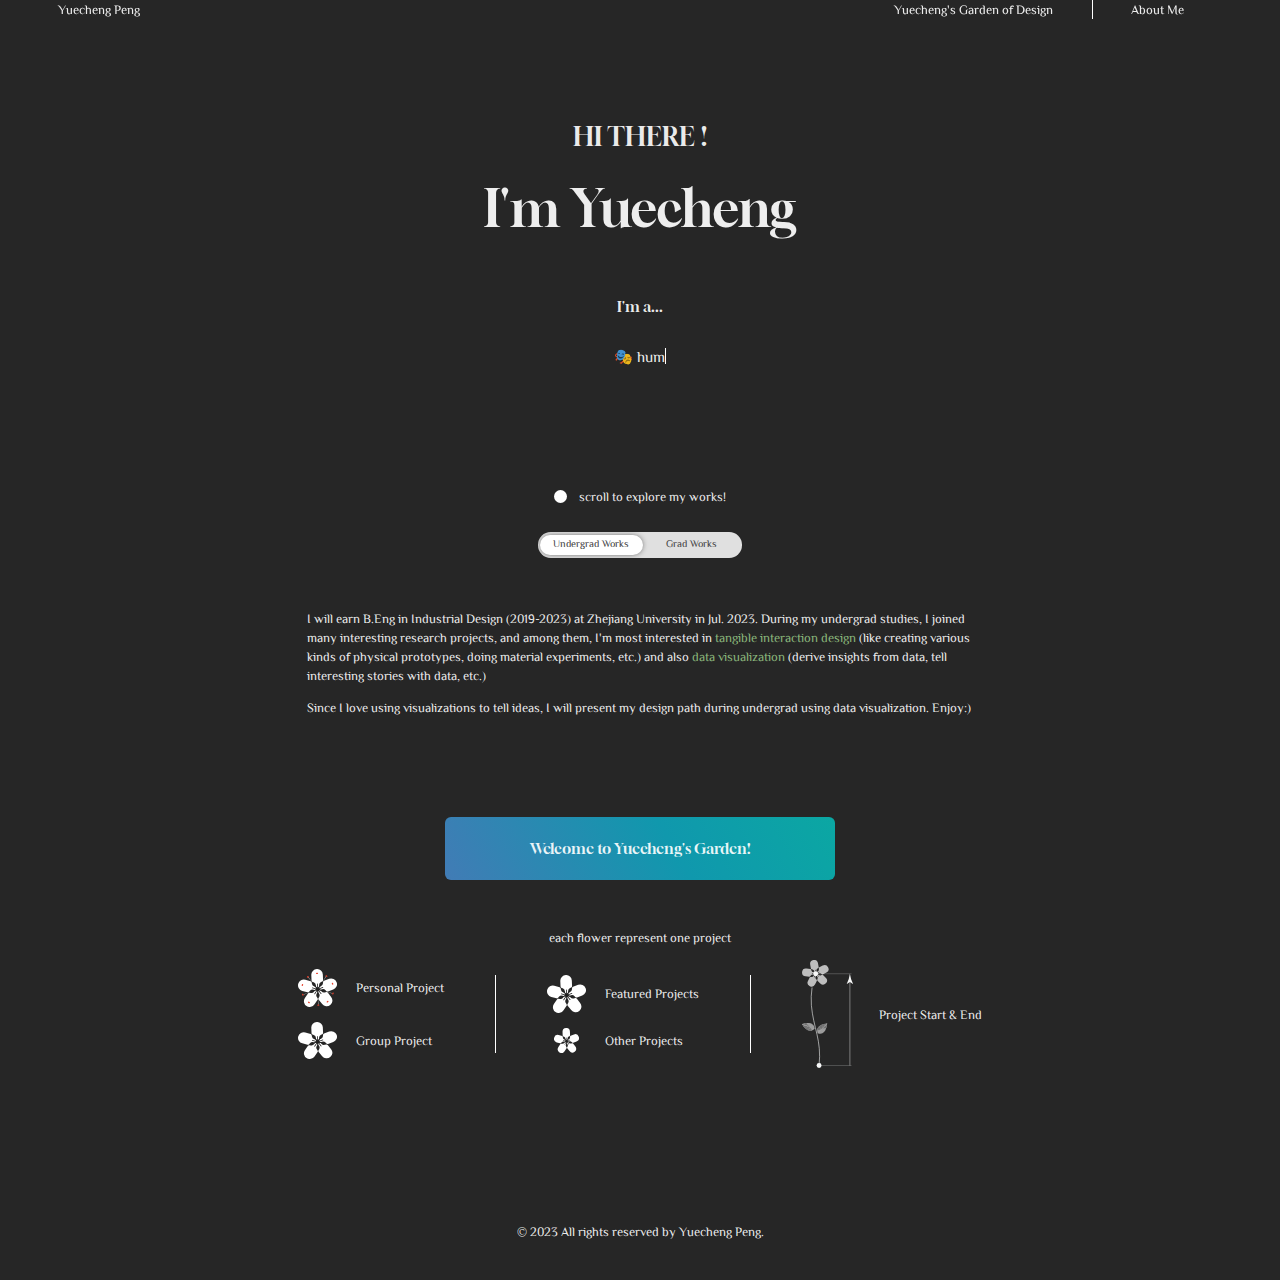
==== index.html @ ef0cf072 "change index" ====
<!DOCTYPE html>
<html lang="en">

<head>
    <meta charset="UTF-8">
    <meta http-equiv="X-UA-Compatible" content="IE=edge">
    <meta name="viewport" content="width=device-width, initial-scale=1.0">
    <link rel="stylesheet" href="https://fonts.googleapis.com/css2?family=Gloock">
    <link rel="stylesheet" href="https://fonts.googleapis.com/css2?family=ZCOOL+XiaoWei">
    <link href="https://cdn.jsdelivr.net/npm/bootstrap@5.1.2/dist/css/bootstrap.min.css" rel="stylesheet">
    <link rel="icon" href="resources/img/tabIcon.png">
    <script src="https://cdn.jsdelivr.net/npm/bootstrap@5.1.2/dist/js/bootstrap.bundle.min.js"></script>

    <title>Yuecheng's Home</title>

    <script src="https://d3js.org/d3.v6.js"></script>
    <link href="css/style.css" rel="stylesheet" type="text/css" />

</head>

<body style="margin: 0 4rem 0 4rem;">
    <script src="js/iconDraw.js"></script>
    <!-- <script type="module" src="js/index.js"></script> -->

    <!-- header -->
    <div class="glassmorphismHeader" style="display: flex; justify-content: space-between; position: sticky; top: 0;">
        <!-- icon & name -->
        <div style="display: flex; align-items: center; margin: 0 0 0 0.5rem;">
            <div id="headerIcon"></div>
            <p class="headerP" style="margin: 0;">Yuecheng Peng</p>
        </div>

        <!-- pages -->
        <div style="display: flex; align-items: center; margin: 0 0.5rem 0 0">
            <div class="headerPageDivBorder">
                <a class="headerPageP cannotselect" href="index.html"> Yuecheng's Garden of Design</a>
            </div>
            <!-- <div class="headerPageDivBorder">
                <a class="headerPageP cannotselect">Grad Works</a>
            </div> -->
            <div>
                <a class="headerPageP cannotselect" href="aboutme.html" target="_self">About Me</a>
            </div>
        </div>
    </div>

    <div style="display: flex;flex-direction: column; align-items: center; margin: 8rem 0 8rem 0;">
        <h2>HI THERE !</h2>
        <h1 style="margin-bottom: 4rem;">I'm Yuecheng</h1>
        <h4 style="margin-bottom: 2rem;">I'm a...</h4>

        <h4>
            <p class="typewrite" data-period="2000"
                data-type='[ "🎭 human-oriented designer", "🔬 tech-driven developer", "📈 data-based storyteller"]'>
                <span class="wrap"></span>
            </p>
        </h4>
    </div>

    <div style="display: flex; align-items: center; justify-content: center; margin: 0 0 2rem 0;">
        <div id="scrollDownIcon" style="background-color: #fff; width: 1rem; height: 1rem; border-radius: 1rem;"></div>
        <p style="margin: 0 0 0 1rem;">scroll to explore my works!</p>
    </div>

    <div id="collegeIllusSvg" style="display:flex; justify-content: center;"></div>

    <div style="display: flex; justify-content: center; margin: 0 0 4rem 0;">
        <div class="btn-container" style="margin: 0 2rem;">
            <!-- <img src="./images/vizMode.svg" alt="" style="width: 1.5rem; margin-right: 1rem;"> -->
            <!-- <i class="fa fa-sun-o" aria-hidden="true"></i> -->
            <label class="switch btn-color-mode-switch">
                <input id="changeCollegeInput" onclick="changeCollegeState(this)" college="undergrad" type="checkbox"
                    name="viz_mode" id="viz_mode" value="1">
                <label for="viz_mode" data-on="Grad Works" data-off="Undergrad Works"
                    class="btn-color-mode-switch-inner"></label>
            </label>
        </div>
    </div>

    <!-- undergrad div -->
    <div id="underGradDiv" style="display: block;">
        <div style="margin: 0 20rem 0 20rem;">
            <p>I will earn B.Eng in Industrial Design (2019-2023) at Zhejiang University in Jul. 2023. During my
                undergrad studies, I joined many interesting research projects, and among them, I'm most interested in
                <span class="highlight">tangible interaction design</span>
                (like creating various kinds of physical prototypes, doing material experiments, etc.)
                and also <span class="highlight">data visualization</span> (derive insights from data, tell interesting
                stories with data, etc.)
            </p>
            <p>
                Since I love using visualizations to tell ideas, I will present my design path during undergrad using
                data visualization. Enjoy:)
            </p>
        </div>

        <div style="display: flex; justify-content: center; margin: 8rem 0 4rem 0;">
            <div class="gradient-border" id="welcomeBox">
                <h4 style="padding: 1rem 2rem 1rem 2rem">Welcome to Yuecheng's Garden!</h4>
            </div>
        </div>
        <!-- 图注 -->
        <div style="margin: 0 0 4rem 0;">
            <p style="text-align: center;">each flower represent one project</p>

            <div style="display: flex; align-items: center; justify-content: center;">
                <div style="display: flex; padding: 0 4rem 0 0; flex-direction: column;">
                    <div style="display: flex; align-items: center; margin: 0 0 1.2rem 0;">
                        <img src="resources/svg/personalProject.svg" alt="" style="width: 3rem; margin: 0 1.5rem 0 0;">
                        <p style="margin: 0;">Personal Project</p>
                    </div>
                    <div style="display: flex; align-items: center;">
                        <img src="resources/svg/groupProject.svg" alt="" style="width: 3rem; margin: 0 1.5rem 0 0;">
                        <p style="margin: 0;">Group Project</p>
                    </div>
                </div>
                <div
                    style="display: flex; padding: 0 4rem 0 4rem; flex-direction: column; border-left: 1px solid #fff; border-right: 1px solid #fff;">
                    <div style="display: flex; align-items: center; margin: 0 0 1.2rem 0;">
                        <img src="resources/svg/groupProject.svg" alt="" style="width: 3rem; margin: 0 1.5rem 0 0;">
                        <p style="margin: 0;">Featured Projects</p>
                    </div>
                    <div style="display: flex; align-items: center;">
                        <img src="resources/svg/groupProject.svg" alt="" style="width: 2rem; margin: 0 2rem 0 0.5rem;">
                        <p style="margin: 0;">Other Projects</p>
                    </div>
                </div>
                <div style="display: flex; padding: 0 0 0 4rem; align-items: center;">
                    <img src="resources/svg/projectLen.svg" alt="" style="width: 4rem; margin: 0 2rem 0 0;">
                    <p style="margin: 0;">Project Start & End</p>
                </div>
            </div>
        </div>


        <div id="gardenSvg" style="display: flex; justify-content: center;"></div>
    </div>

    <!-- grad div -->
    <div id="gradDiv" style="display: none; transform: translate(100px,0); opacity: 0;">
        <div style="margin: 0 20rem 30rem 20rem;">
            <p>To be continued...</p>
            <p>I will pursue a master's degree in HCI in the US. Now I have multiple offers from UW, NYU, UTA, NEU, CU
                Boulder, etc. Can't wait to see what I can create there :)</p>
        </div>
    </div>

    <div style="margin: 8rem 0 0 0; padding: 0 0 2rem 0;">
        <p style="text-align: center;">© 2023 All rights reserved by Yuecheng Peng. </p>
    </div>

    <!-- project tooltip -->
    <div id="projectTooltip" class="glassmorphismTooltip"
        style="display: none; width: 40rem; padding: 2.5rem 2.5rem 2.5rem 2.5rem; position: absolute; left:4rem">
        <div style="display: flex; align-items: center;">
            <div style="margin: 0 0rem 0 0;">
                <h2 id="projectTooltipName" style="color: #c9da2b; font-size: 2.4rem; margin-bottom: 1rem;">MOISTVALVE</h2>
                <h2 id="projectTooltipExplain">MOISTURE SENSORY SOFT VALVE</h2>
                <p id="projectTooltipSkills">Material Design | Soft Sensors | Ergonomics</p>
            </div>
            <img id="projectTooltipImg" src="resources/img/blank.png" alt="" style="width: 18%;">
        </div>

        <p id="projectTooltipOverview">Overview: From the technology perspective, I explore the possibilities of using
            smart responsive materials in
            the pneumatic context. This work presents a smart soft pneumatic valve that is water-responsive. It can
            realize logic control based on environmental humidity degree without the need for electricity, hard sensors
            or computer control.</p>
        <p id="projectTooltipTime" style="margin: 0;">Personal Project, Jul 2022 - Oct 2022</p>
    </div>

    <!-- typing animation -->
    <script>
        var TxtType = function (el, toRotate, period) {
            this.toRotate = toRotate;
            this.el = el;
            this.loopNum = 0;
            this.period = parseInt(period, 10) || 2000;
            this.txt = '';
            this.tick();
            this.isDeleting = false;
        };

        TxtType.prototype.tick = function () {
            var i = this.loopNum % this.toRotate.length;
            var fullTxt = this.toRotate[i];
            // console.log(fullTxt)

            if (this.isDeleting) {
                if (this.txt.length == 2)
                    this.txt = ""
                else
                    this.txt = fullTxt.substring(0, this.txt.length - 1);
            } else {
                if (this.txt.length == 0)
                    this.txt = fullTxt.substring(0, 2);
                else
                    this.txt = fullTxt.substring(0, this.txt.length + 1);
            }

            this.el.innerHTML = '<span class="wrap">' + this.txt + '</span>';

            var that = this;
            var delta = 200 - Math.random() * 100;

            if (this.isDeleting) { delta /= 2; }

            if (!this.isDeleting && this.txt === fullTxt) {
                delta = this.period;
                this.isDeleting = true;
            } else if (this.isDeleting && this.txt === '') {
                this.isDeleting = false;
                this.loopNum++;
                delta = 500;
            }

            setTimeout(function () {
                that.tick();
            }, delta);
        };

        window.onload = function () {
            var elements = document.getElementsByClassName('typewrite');
            for (var i = 0; i < elements.length; i++) {
                var toRotate = elements[i].getAttribute('data-type');
                var period = elements[i].getAttribute('data-period');
                if (toRotate) {
                    new TxtType(elements[i], JSON.parse(toRotate), period);
                }
            }
            // INJECT CSS
            var css = document.createElement("style");
            css.type = "text/css";
            css.innerHTML = ".typewrite > .wrap { border-right: 0.08em solid #fff}";
            document.body.appendChild(css);
        };
    </script>

    <script>
        drawIcon(window.innerWidth / 1728 * 60, "headerIcon", false, true);

        // draw college illustration
        let collegeIllusSvgGroup = d3.select("#collegeIllusSvg")
            .append("svg")
            .attr("width", 200)
            .attr("height", 200)
            .append("g")
            .attr("transform", "translate(0,100)");

        d3.xml("resources/svg/college.svg")
            .then(data => {
                collegeIllusSvgGroup.node().append(data.documentElement)
            });


        function changeCollegeState(inp) {
            let curState = d3.select("#changeCollegeInput").attr("college")
            if (curState == "undergrad") {
                // change svg illustration
                d3.select("#changeCollegeInput")
                    .attr("college", "grad");
                collegeIllusSvgGroup
                    .transition()
                    .duration(600)
                    .ease(d3.easeExpInOut)
                    .attr("transform", "translate(0,100)rotate(180,100,100)");

                // hide undergard div
                d3.select("#underGradDiv")
                    .transition()
                    .duration(600)
                    .style("transform", "translate(-100px,0)")
                    .style("opacity", "0")
                    .on('end', () => {
                        d3.select("#underGradDiv")
                            .style("display", "none")
                    });

                // display grad div
                d3.select("#gradDiv")
                .transition()
                    .delay(500)
                    .style("display", "block")
                    .on("end", () => {
                        d3.select("#gradDiv")
                            .transition()
                            .duration(600)
                            .style("transform", "translate(0,0)")
                            .style("opacity", "1")
                    })


            }
            else {
                // change svg illustration
                d3.select("#changeCollegeInput")
                    .attr("college", "undergrad");
                collegeIllusSvgGroup
                    .transition()
                    .duration(600)
                    .ease(d3.easeExpInOut)
                    .attr("transform", "translate(0,100)");

                // display undergrad div
                d3.select("#underGradDiv")
                    .transition()
                    .delay(500)
                    .style("display", "block")
                    .on("end", () => {
                        d3.select("#underGradDiv")
                            .transition()
                            .duration(600)
                            .style("transform", "translate(0,0)")
                            .style("opacity", "1")
                    })


                // hide grad div
                d3.select("#gradDiv")
                    .transition()
                    .duration(600)
                    .style("transform", "translate(100px,0)")
                    .style("opacity", "0")
                    .on('end', () => {
                        d3.select("#gradDiv")
                            .style("display", "none")
                    });

            }

        }
    </script>

    <!-- draw garden -->
    <script>
        // draw college illustration
        let gardenGroup = d3.select("#gardenSvg")
            .append("svg")
            .attr("width", window.innerWidth * 0.8)
            .attr("height", window.innerHeight * 2.4)
            .append("g");

        let projectTootipShown = false;
        let prjIdName = ['pu', "magpaper", "sugar", "valve", "fluid", "wind", "carrot", "sustain", "marvel"];
        let prjPosition = ['left', "right", "left", "right", "left", "right", "left", "left", "right"];
        let prjIdGroup = ['puPrj', "magpaperPrj", "sugarPrj", "valvePrj", "fluidPrj", "windPrj", "carrotPrj", "sustainPrj", "marvelPrj", "otherLeaf"];
        let prjName = ["INTELLITEX", "MAGPAPER", "48°C SUGAR", "MOISTVALVE", "COFLUID", "WHEN WIND BLOWS", "CARROTS WILL LEAD THE WAY", "SUSTAINKG", "MARVEL UNIVERSE"]
        let prjExp = ["Multifunctional textile sensor design and system for bedsore prevention", `Cheap and Reconfigurable Rapid Prototyping of Haptic Interface Based on Paper`,
            `Material Redesign of Traditional Sugar Figure Blowing Art`,
            "A Moisture Sensory Soft Valve", `Rapid Prototyping of Fluidic Interface`, "A Visual Story of an Outrageous Social Event", "Game Demo", `Knowledge Graph Tool for Sustainable Education`, "Marvel Cinemic Universe Visualization"]
        let prjColor = ["#89b57a", "#bfbfbf", "#e89056", "#c9da2b", "#6f65e0", "#ffc000", "#e89056", "#89b57a", "#e72718"]
        let prjImg = ["blank", "magpaperCover", "sugarCover", "valveCover", "fluidCover", "windCover", "carrotCover", "sustainCover", "marvelCover"]
        let prjImgWid = ["2%", "30%", "30%", "18%", "40%", "40%", "50%", "20%", "25%"]
        let prjSkills = ["Soft Sensors Design | Wearable Devices | Data Visualization",
            `Personal Fabrication in HCI | Material Design | Rapid Prototyping`,
            "Material design | Human Food Interaction | User Research & Testing",
            "Material Design | Soft Sensors Design | Ergonomics",
            "Personal Fabrication in HCI | Rapid Prototyping",
            "Data Visualization | Social Issue",
            "Arduino | RaspberryPi | Unity | Computer Vision | Game Design",
            `Data Visualization | Sustainable Education`,
            "Data Visualization | Back-end Development"]
        let prjOverview = ["This is an ongoing project:)",
            `Overview: Although haptic feeling is an important aspect of prototyping, student designers may find it difficult to incorporate haptic feedback into their demos. Based on magnetic elastomers and paper, I design an easy-to-fabricate, cheap, customizable, and reconfigurable physical interface toolkit with haptic feedback. It allows designers to easily include haptic feedback in their prototypes.`,
            "Overview: To preserve and revive the sugar figure blowing art, I want to attract GenZ by allowing them to learn about this tradition through hands-on experience. Traditionally, this art features a steep learning curve, and thus I design a new sugar material with a lower glass transition temperature that makes this art easier to learn for novices. This new material allows safe and easy diy experience and brings about many interesting interaction capacitites. ",
            "Overview: From the technology perspective, I explore the possibilities of using smart responsive materials in the pneumatic context. This work presents a smart soft pneumatic valve that is water-responsive. It can realize logic control based on environmental humidity degree without the need for electricity, hard sensors or computer control.",
            "Overview: CoFluid is an easy and low-cost fabrication process of fluidic channels and a compatible soft valve. It makes it easy for designers to include fluid in prototyping, providing novel visual feedback and interesting interactions.",
            "Overview: A data visualization of public opinions on social platforms after a video of a mother of eight being locked with a chain around her neck went viral. Through this work, I want to call for more awareness and actions towards human trafficking and many other social issues alike.",
            "Overview: Carrots will lead the way ​is a game in which players use bricks of different colors to guide a rabbit out of the puzzle. This game is an attempt of combining Arduino(C), RaspberryPi(Python), and Unity(C#) in prototyping.",
            `Overview: It is challenging for students to adopt a systematic perspective in the problem-solving process for sustainable solutions. In respond to this challenge, we develop Sustain-KG , an online knowledge graph tool that helps students to gain well-structured knowledge in sustainability problem-solving process.`,
            "Overview: Sometimes it's a little challenging to get the relationships of different characters in the Marvel Cinemic Universe right. This is a data visualization project that reveals the relationship of different Marvel characters, their personal attributes, and other fun facts."]
        let prjTime = ["Personal Project, Dec 2022 - ",
            `Personal Project, Aug 2022 - Oct 2022`,
            "Personal Project, Aug 2022 - Oct 2022",
            "Personal Project, Jul 2022 - Oct 2022",
            `Group Project with Haotian Chen, Ziqing Zheng, Longxuan Chen, Zeping Jin in ZJU<br>
                Role: structure & material developer, literary researcher<br>
                Aug 2022 - Oct 2022
                `,
            "Overview: A data visualization of public opinions on social platforms after a video of a mother of eight being locked with a chain around her neck went viral. Through this work, I want to call for more awareness and actions towards human trafficking and many other social issues alike.",
            "Overview: Carrots will lead the way ​is a game in which players use bricks of different colors to guide a rabbit out of the puzzle. This game is an attempt of combining Arduino(C), RaspberryPi(Python), and Unity(C#) in prototyping.",
            `Overview: It is challenging for students to adopt a systematic perspective in the problem-solving process for sustainable solutions. In respond to this challenge, we develop Sustain-KG , an online knowledge graph tool that helps students to gain well-structured knowledge in sustainability problem-solving process.`,
            `Group Project with Haotian Chen, Xinli Chen in ZJU<br>
                Role: team leader, backend developer, interaction designer<br>
                Nov 2021 - Dec 2021`]
        let prjLinkPage = ['pu', "magpaper", "sugar", "valve", "fluid", "wind", "carrot", "sustain", "marvel"];
        


        // 改变tooltip内容函数
        function changeTooltipInnerHTML(projectColor, projectName, projectExplain, projectImg, prjImgWid, projectSkills, projectOverview, projectTime, projectPos) {
            d3.select(`#projectTooltipName`)._groups[0][0].innerHTML = projectName;
            d3.select("#projectTooltipName").style("color", projectColor);
            d3.select(`#projectTooltipExplain`)._groups[0][0].innerHTML = projectExplain;
            d3.select(`#projectTooltipSkills`)._groups[0][0].innerHTML = projectSkills;
            d3.select(`#projectTooltipOverview`)._groups[0][0].innerHTML = projectOverview;
            d3.select(`#projectTooltipTime`)._groups[0][0].innerHTML = projectTime;
            // 调整tooltip div的左右
            console.log(projectPos)
            if (projectPos == "left") {
                d3.select("#projectTooltip").style("left", null);
                d3.select("#projectTooltip").style("right", "4rem");
            } else {
                d3.select("#projectTooltip").style("right", null);
                d3.select("#projectTooltip").style("left", "4rem");
            }

            d3.select("#projectTooltipImg").style("width", prjImgWid)
            // 加载图片
            d3.select("#projectTooltipImg")._groups[0][0].src = d3.select("#projectTooltipImg")._groups[0][0].src.split('resources/img/')[0] + "resources/img/" + projectImg + ".png"
        }

        d3.xml("resources/svg/garden3_1.svg")
            .then(data => {
                gardenGroup.node().append(data.documentElement)

                // dom加载出svg之后再绑定交互事件
                // 加载花朵悬停交互
                for (let prjIndex = 0; prjIndex < prjIdName.length; prjIndex++) {
                    d3.select(`#${prjIdName[prjIndex]}Flower`)
                        .style("cursor", "pointer")
                        .on("mouseover", function (d, i) {
                            // d3.select(this).style("cursor", "pointer"); 
                            if (!projectTootipShown) {
                                projectTootipShown = true;

                                changeTooltipInnerHTML(prjColor[prjIndex], prjName[prjIndex], prjExp[prjIndex], prjImg[prjIndex], prjImgWid[prjIndex], prjSkills[prjIndex], prjOverview[prjIndex], prjTime[prjIndex], prjPosition[prjIndex])

                                d3.select("#projectTooltip")
                                    .style("display", "block")
                                    .style("opacity", "0")
                                    .transition()
                                    .delay(500)
                                    .duration(1500)
                                    .style("opacity", "1")

                                d3.select("#projectTooltip")
                                    .style("top", `${(document.documentElement.scrollTop || document.body.scrollTop) + window.innerHeight / 2 - document.getElementById("projectTooltip").offsetHeight / 2}px`)

                                let cxRot = d3.select(`#${prjIdName[prjIndex]}Flower`).select("circle").attr("cx")
                                let cyRot = d3.select(`#${prjIdName[prjIndex]}Flower`).select("circle").attr("cy")

                                let curRot;
                                if (d3.select(`#${prjIdName[prjIndex]}Flower`).attr("transform"))
                                    curRot = parseFloat(d3.select(`#${prjIdName[prjIndex]}Flower`).attr("transform").split(",")[0].split("(")[1])
                                else
                                    curRot = 0;

                                // 透明化没选中的
                                prjIdGroup.forEach(element => {
                                    d3.select(`#${element}`)
                                        .style("opacity", 0.2)
                                })
                                // 高亮选中的
                                d3.select(`#${prjIdName[prjIndex]}Prj`)
                                    .style("opacity", 1)

                                d3.select(`#${prjIdName[prjIndex]}Flower`)
                                    .transition()
                                    .duration(2000)
                                    .ease(d3.easeCubicInOut)
                                    .attrTween('transform', function (d, i, a) {
                                        return d3.interpolateString(`rotate(${curRot}, ${cxRot}, ${cyRot})`,

                                            `rotate(${curRot + 144}, ${cxRot}, ${cyRot})`);
                                    });
                            }
                        })
                        .on("mouseleave", function (d, i) {
                            prjIdGroup.forEach(element => {
                                d3.select(`#${element}`)
                                    .style("opacity", 1)
                            })
                            projectTootipShown = false;
                            d3.select("#projectTooltip")
                                .transition()
                                .duration(10)
                                .style("opacity", "0")
                                .style("display", "none")
                        })
                        .on("click", function (d, i){
                            if(prjLinkPage[prjIndex] == "wind")
                            {
                                window.location.assign(`https://yuechengpeng.github.io/Fengxian_Visualization_Project_2022/project/`) 
                            }else{
                                window.location.assign(`${prjLinkPage[prjIndex]}.html`) 
                            }
                        })
                }


                // wind Flower悬停
                // // valve 悬停
                // d3.select("#windFlower")
                //     .on("mouseover", function (d, i) {
                //         if (!projectTootipShown) {
                //             projectTootipShown = true;

                //             changeTooltipInnerHTML(prjColor[5], prjName[5], prjExp[5], prjImg[5], prjImgWid[5])

                //             d3.select("#projectTooltip")
                //                 .style("display", "block")
                //             d3.select("#projectTooltip")
                //                 .style("top", `${(document.documentElement.scrollTop || document.body.scrollTop) + window.innerHeight / 2 - document.getElementById("projectTooltip").offsetHeight / 2}px`)

                //             let cxRot = d3.select("#windFlower").select("circle").attr("cx")
                //             let cyRot = d3.select("#windFlower").select("circle").attr("cy")

                //             let curRot;
                //             if (d3.select("#windFlower").attr("transform"))
                //                 curRot = parseFloat(d3.select("#windFlower").attr("transform").split(",")[0].split("(")[1])
                //             else
                //                 curRot = 0;

                //             // 透明化没选中的
                //             prjIdGroup.forEach(element => {
                //                 d3.select(`#${element}`)
                //                     .style("opacity", 0.2)
                //             })
                //             // 高亮选中的
                //             d3.select(`#windPrj`)
                //                     .style("opacity", 1)

                //             d3.select("#windFlower")
                //                 .transition()
                //                 .duration(2000)
                //                 .ease(d3.easeCubicInOut)
                //                 .attrTween('transform', function (d, i, a) {
                //                     return d3.interpolateString(`rotate(${curRot}, ${cxRot}, ${cyRot})`,

                //                         `rotate(${curRot + 144}, ${cxRot}, ${cyRot})`);
                //                 });
                //         }
                //     })
                //     .on("mouseleave", function (d, i) {
                //         // 恢复透明度
                //         prjIdGroup.forEach(element => {
                //                 d3.select(`#${element}`)
                //                     .style("opacity", 1)
                //             })

                //         projectTootipShown = false;
                //         d3.select("#projectTooltip")
                //             .style("display", "none")

                //     })
            });



    </script>



</body>

</html>
---- css/style.css ----
html {
    height: 100%;
    /* font-size: 100%; */
    /* 字体大小rem单位根据屏幕viewport大小自动更新调整 */
    font-size: calc(1728vw / 1728);
    /*rem（font size of the root element）是指相对于根元素的字体大小的单位*/
}

body {
    background: #262626;
}

h1, .designName {
    font-family: 'Gloock', serif;
    color: rgba(255, 255, 255, 0.92);
    font-size: 4rem;
    font-weight: 100;
}

h2 {
    font-family: 'Gloock', serif;
    color: rgba(255, 255, 255, 0.92);
    font-size: 2rem;
    font-weight: 100;
    margin-bottom: 2rem;

}

h3 {
    font-family: 'Gloock', serif;
    color: rgba(255, 255, 255, 0.92);
    font-size: 1.6rem;
    font-weight: 100;
    margin: 0.5rem 0 1rem 0;
}

h4 {
    font-family: 'Gloock', serif;
    color: rgba(255, 255, 255, 0.92);
    font-size: 1.2rem;
    font-weight: 100;
    margin: 0.5rem 0 0.5rem 0;
}

.sayingQuote {
    /* padding: 60px 80px 40px; */
    position: relative;
}


.sayingQuote:before {
  position: absolute;
  /* font-family: 'FontAwesome'; */
  font-family: 'Oswald', sans-serif;
  top: -11rem;
  left: -3rem;  
  content:"“";
  font-size: 20rem;
  color: rgba(255, 255, 255, 0.1);
   
}



.blackText {
    color: rgba(36, 36, 36, 0.92);

}

a,
p, td ,li {
    font-family: 'ZCOOL XiaoWei';
    color: rgba(255, 255, 255, 0.92);
    text-decoration: none;
}

table, td, th{
    border:1px solid #fff;
}

td{
    padding: 1rem;
    text-align: center;
}

a:hover{
    color: #FF9800;
}

.highlight {
    color: #89b57a;
}

.headerP {
    margin: 0 0 0.4rem 0
}

.headerPageP {
    margin: 0.4rem 3rem 0.4rem 3rem;
    text-align: center;
}

.headerPageP:hover {
    color: #89b57a;
    cursor: pointer;
}

.glassmorphismHeader{
    background: rgba(38, 38, 38, 0.6);
	-webkit-backdrop-filter: blur(10px);
	backdrop-filter: blur(10px);
    z-index: 99;
}

.glassmorphismTooltip{
    background: rgb(221 221 221 / 15%);
	-webkit-backdrop-filter: blur(10px);
	backdrop-filter: blur(10px);
    border-radius: 1rem;
}


.headerPageDivBorder {
    /* width: 10rem; */
    border-right: 1px solid white;
}

.buttonStyleWhite {
    background-color: rgb(254, 254, 254);
    border: 0;
}

.buttonStyleWhite:active {
    background-color: rgb(218, 218, 218);
    box-shadow: none;
    /* 向下位移：有点击感 */
    transform: translateY(2px);
    transition: all .1s ease-in-out;
}

.buttonStyleWhite:hover {
    box-shadow: 0 0.2rem 1.4rem rgba(228, 228, 228, 0.2);
    transition: all .1s ease-in-out;
}

.cannotselect {
    -webkit-touch-callout: none;
    -webkit-user-select: none;
    -moz-user-select: none;
    -ms-user-select: none;
    user-select: none;
}


#scrollDownIcon {
    -webkit-animation: animated-circle 4s ease infinite;
    -moz-animation: animated-circle 4s ease infinite;
    animation: animated-circle 4s ease infinite;
}

@-webkit-keyframes animated-circle {
    0%{
        opacity: 0;
        -webkit-transform: translateY(0);
        -ms-transform: translateY(0);
        transform: translateY(0);
    }
    20% {
        opacity: 1;
        -webkit-transform: translateY(0);
        -ms-transform: translateY(0);
        transform: translateY(0);
    }
    100% {
        opacity: 0;
        -webkit-transform: translateY(-20px);
        -ms-transform: translateY(-20px);
        transform: translateY(-20px);
    }
}
@-moz-keyframes animated-circle {
    0%{
        opacity: 0;
        -webkit-transform: translateY(0);
        -ms-transform: translateY(0);
        transform: translateY(0);
    }
    20% {
        opacity: 1;
        -webkit-transform: translateY(0);
        -ms-transform: translateY(0);
        transform: translateY(0);
    }
    100% {
        opacity: 0;
        -webkit-transform: translateY(-20px);
        -ms-transform: translateY(-20px);
        transform: translateY(-20px);
    }
}
@keyframes animated-circle {
    0%{
        opacity: 0;
        -webkit-transform: translateY(0);
        -ms-transform: translateY(0);
        transform: translateY(0);
    }
    20% {
        opacity: 1;
        -webkit-transform: translateY(0);
        -ms-transform: translateY(0);
        transform: translateY(0);
    }
    100% {
        opacity: 0;
        -webkit-transform: translateY(-20px);
        -ms-transform: translateY(-20px);
        transform: translateY(-20px);
    }
}

div.btn-container {
    display: flex;
    vertical-align: middle;
    text-align: center;
}

div.btn-container i {
    display: inline-block;
    position: relative;
    top: -9px;
}

label {
    font-size: 13px;
    color: #424242;
    font-weight: 500;
}

.btn-color-mode-switch {
    display: inline-block;
    margin: 0px;
    position: relative;
}

.btn-color-mode-switch>label.btn-color-mode-switch-inner {
    margin: 0px;
    width: 16rem;
    height: 2rem;
    background: #E0E0E0;
    border-radius: 1rem;
    overflow: hidden;
    position: relative;
    transition: all 0.3s ease;
    /*box-shadow: 0px 0px 8px 0px rgba(17, 17, 17, 0.34) inset;*/
    display: block;
}

.btn-color-mode-switch>label.btn-color-mode-switch-inner:before {
    content: attr(data-on);
    position: absolute;
    font-size: 0.8rem;
    font-family: 'ZCOOL XiaoWei';
    top: 0.3rem;
    right: 2rem;

}

.btn-color-mode-switch>label.btn-color-mode-switch-inner:after {
    content: attr(data-off);
    width: 8rem;
    height: 1.6rem;
    background: #fff;
    border-radius: 2rem;
    position: absolute;
    left: 0.2rem;
    top: 0.2rem;
    text-align: center;
    transition: all 0.3s ease;
    font-size: 0.8rem;
    box-shadow: 0px 0px 6px -2px #111;
    font-family: 'ZCOOL XiaoWei';
    padding: .1rem 0px;
}

.btn-color-mode-switch>.alert {
    display: none;
    background: #FF9800;
    border: none;
    color: #fff;
}

.btn-color-mode-switch input[type="checkbox"] {
    cursor: pointer;
    width: 16rem;
    height: 2rem;
    opacity: 0;
    position: absolute;
    top: 0;
    z-index: 1;
    margin: 0px;
    right: 0px;
}

.btn-color-mode-switch input[type="checkbox"]:checked+label.btn-color-mode-switch-inner {
    background: #3b3b3b;
    color: #fff;
}

.btn-color-mode-switch input[type="checkbox"]:checked+label.btn-color-mode-switch-inner:after {
    content: attr(data-on);
    left: 7.8rem;
    background: #5d5d5d;
}

.btn-color-mode-switch input[type="checkbox"]:checked+label.btn-color-mode-switch-inner:before {
    content: attr(data-off);
    right: auto;
    left: 20px;
}

/* .btn-color-mode-switch input[type="checkbox"]:checked+label.btn-color-mode-switch-inner {
    background: #66BB6A;
    color: #fff;
} */

.btn-color-mode-switch input[type="checkbox"]:checked~.alert {
    display: block;
}

#welcomeBox {
    display: flex;
    align-items: center;
    justify-content: center;
    width: 30rem;
    color: white;
    font-family: 'Raleway';
    font-size: 2.5rem;
  }
  .gradient-border {
    --borderWidth: 3px;
    /* background: #262626; */
    position: relative;
    border-radius: var(--borderWidth);
  }
  .gradient-border:after {
    content: '';
    position: absolute;
    top: calc(-1 * var(--borderWidth));
    left: calc(-1 * var(--borderWidth));
    height: calc(100% + var(--borderWidth) * 2);
    width: calc(100% + var(--borderWidth) * 2);
    background: linear-gradient(60deg, #5073b8, #1098ad, #07b39b, #6fba82, #78b46a);
    /* background: linear-gradient(60deg, #f79533, #f37055, #ef4e7b, #a166ab, #5073b8, #1098ad, #07b39b, #6fba82); */
    border-radius: calc(2 * var(--borderWidth));
    z-index: -1;
    animation: animatedgradient 3s ease alternate infinite;
    background-size: 300% 300%;
  }
  
  
  @keyframes animatedgradient {
      0% {
          background-position: 0% 50%;
      }
      50% {
          background-position: 100% 50%;
      }
      100% {
          background-position: 0% 50%;
      }
  }
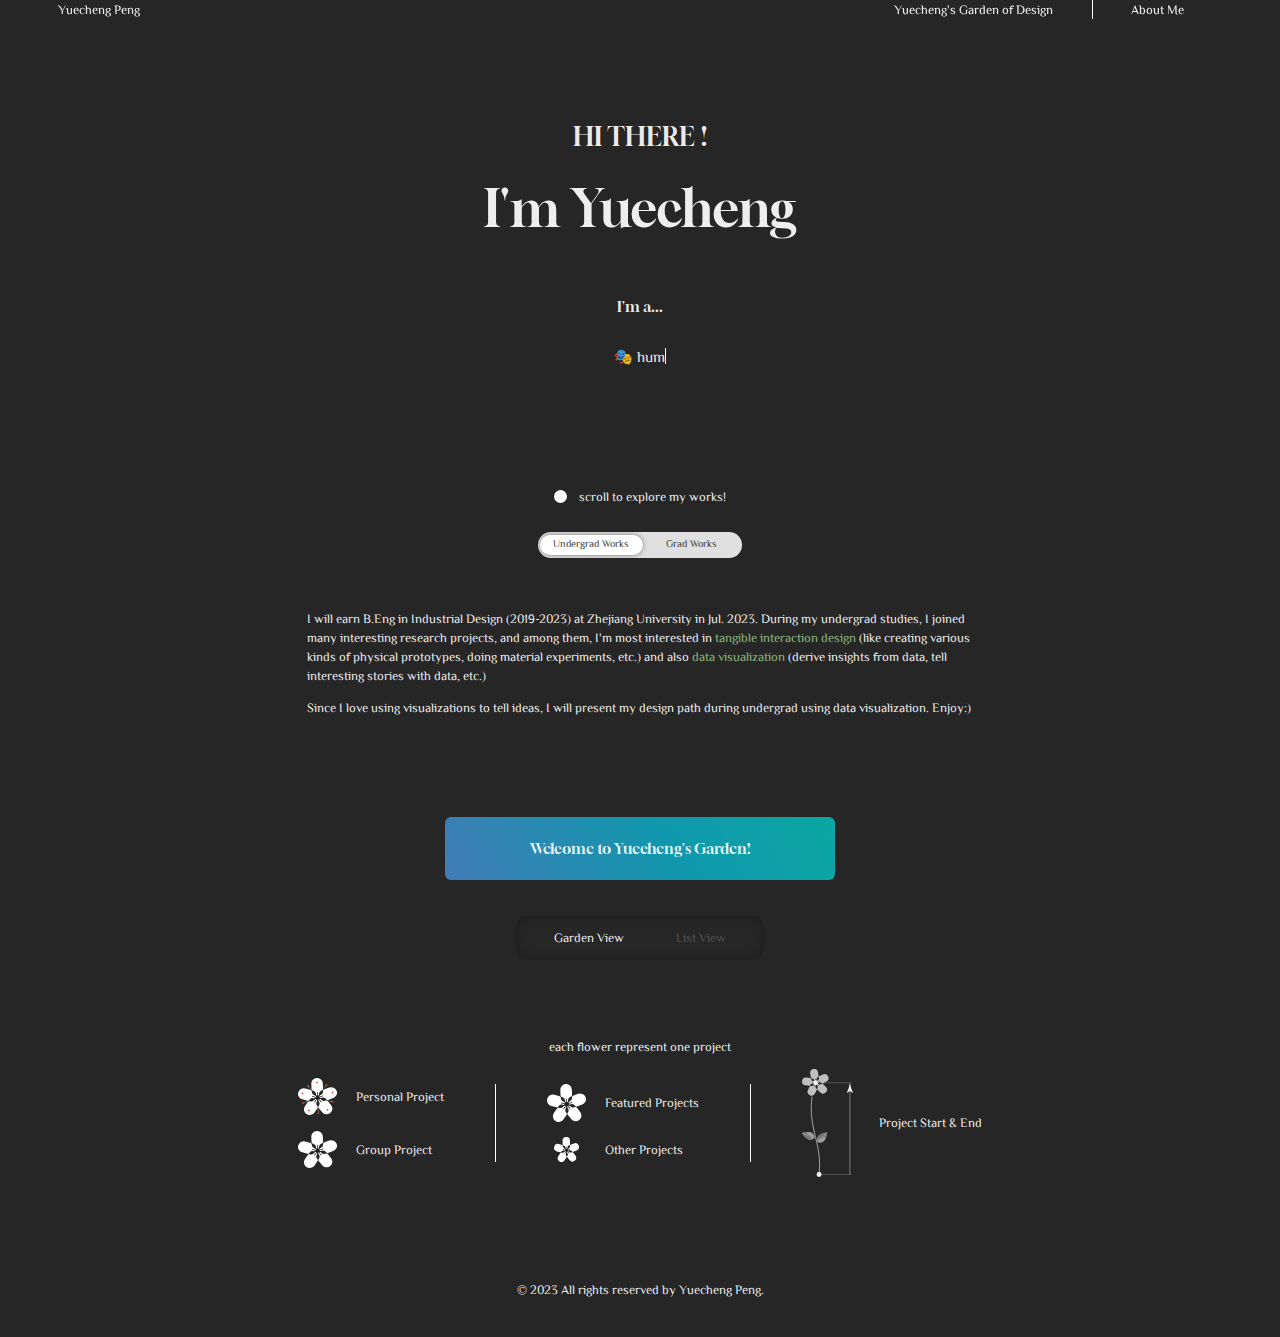
==== commit ac8d3313: "list view" ====
--- a/index.html
+++ b/index.html
@@ -15,7 +15,9 @@
 
     <script src="https://d3js.org/d3.v6.js"></script>
     <link href="css/style.css" rel="stylesheet" type="text/css" />
-
+    <style>
+
+    </style>
 </head>
 
 <body style="margin: 0 4rem 0 4rem;">
@@ -93,13 +95,168 @@
             </p>
         </div>
 
-        <div style="display: flex; justify-content: center; margin: 8rem 0 4rem 0;">
+        <div
+            style="display: flex; flex-direction: column; align-items: center; justify-content: center; margin: 8rem 0 4rem 0;">
             <div class="gradient-border" id="welcomeBox">
                 <h4 style="padding: 1rem 2rem 1rem 2rem">Welcome to Yuecheng's Garden!</h4>
             </div>
-        </div>
+            <div class="gardenSwitchBg" style="margin: 3rem 0 2rem 0;">
+                <div style="display: flex;">
+                    <p id="gardenView" style="margin: 1rem 2rem 1rem 3rem; opacity: 1; cursor: pointer;" onclick="changeToGardenView();">
+                        Garden View</p>
+                    <p id="listView" style="margin: 1rem 3rem 1rem 2rem; opacity: .2; cursor: pointer;" onclick="changeToListView()">List
+                        View</p>
+                </div>
+            </div>
+        </div>
+
+        <div id="listVizDiv"
+            style="margin: 0 20rem 0 20rem; display: none; transform: translate(100px, 0); opacity: 0;">
+            <h2 style="margin-bottom: 6rem;">Featured Projects</h2>
+
+            <a class="row" style="margin: 4rem 0 4rem 0;" href="valve.html">
+                <div class="col-9">
+                    <h3 style="color: #c9da2b;">MOISTVALVE</h3>
+                    <h3>A Moisture Sensory Soft Valve</h3>
+                    <p>Material Design | Soft Sensors | Ergonomics</p>
+                    <p>Overview: From the technology perspective, I explore the possibilities of using smart responsive
+                        materials in the pneumatic context. This work presents a smart soft pneumatic valve that is
+                        water-responsive. It can realize logic control based on environmental humidity degree without
+                        the need for electricity, hard sensors or computer control.</p>
+                    <p>Personal Project, Jul 2022 - Oct 2022</p>
+                </div>
+                <div class="col">
+                    <img src="resources/img/valveCover.png" alt="" style="width: 70%; margin: 2rem 0 0 4rem;">
+                </div>
+            </a>
+
+            <a class="row" style="margin: 4rem 0 4rem 0;"
+                href="https://yuechengpeng.github.io/Fengxian_Visualization_Project_2022/project/">
+                <div class="col-9">
+                    <h3 style="color: #ffc000;">WHEN WIND BLOWS</h3>
+                    <h3>A Visual Story of an Outrageous Social Event</h3>
+                    <p>Data Visualization | Social Issue</p>
+                    <p>Overview: A data visualization of public opinions on social platforms after a video of a mother
+                        of eight being locked with a chain around her neck went viral. Through this work, I want to call
+                        for more awareness and actions towards human trafficking and many other social issues alike.</p>
+                    <p>Personal Project, Feb 2022 - Jun 2022</p>
+                </div>
+                <div class="col">
+                    <img src="resources/img/windCover.png" alt="" style="width: 150%; margin: 4rem 0 0 0;">
+                </div>
+            </a>
+
+            <a class="row" style="margin: 4rem 0 4rem 0;" href="sugar.html">
+                <div class="col-9">
+                    <h3 style="color: #e89056;">48°C SUGAR</h3>
+                    <h3>Material Redesign of Traditional Sugar Figure Blowing Art</h3>
+                    <p>Material design | Human Food Interaction | User Research & Testing</p>
+                    <p>Overview: To preserve and revive the sugar figure blowing art, I want to attract GenZ by allowing
+                        them to learn about this tradition through hands-on experience. Traditionally, this art features
+                        a steep learning curve, and thus I design a new sugar material with a lower glass transition
+                        temperature that makes this art easier to learn for novices. This new material allows safe and
+                        easy diy experience and brings about many interesting interaction capacitites.</p>
+                    <p>Personal Project, Aug 2022 - Oct 2022</p>
+                </div>
+                <div class="col">
+                    <img src="resources/img/sugarCover.png" alt="" style="width: 100%; margin: 6rem 0 0 2rem;">
+                </div>
+            </a>
+
+            <a class="row" style="margin: 4rem 0 4rem 0;" href="magpaper.html">
+                <div class="col-9">
+                    <h3 style="color: #bfbfbf;">MAGPAPER</h3>
+                    <h3>Cheap and Reconfigurable Rapid Prototyping of Haptic Interface Based on Paper</h3>
+                    <p>Personal Fabrication in HCI | Material Design | Rapid Prototyping</p>
+                    <p>Overview: Although haptic feeling is an important aspect of prototyping, student designers may
+                        find it difficult to incorporate haptic feedback into their demos. Based on magnetic elastomers
+                        and paper, I design an easy-to-fabricate, cheap, customizable, and reconfigurable physical
+                        interface toolkit with haptic feedback. It allows designers to easily include haptic feedback in
+                        their prototypes.</p>
+                    <p>Personal Project, Nov 2022 - Dec 2022</p>
+                </div>
+                <div class="col">
+                    <img src="resources/img/magpaperCover.png" alt="" style="width: 100%; margin: 6rem 0 0 1rem;">
+                </div>
+            </a>
+
+            <h2 style="margin:12rem 0 6rem 0;">Other Projects</h2>
+
+            <a class="row" style="margin: 4rem 0 4rem 0;" href="fluid.html">
+                <div class="col-9">
+                    <h3 style="color: #6f65e0;">COFLUID</h3>
+                    <h3>Rapid Prototyping of Fluidic Interface</h3>
+                    <p>Personal Fabrication in HCI | Rapid Prototyping</p>
+                    <p>Overview: CoFluid is an easy and low-cost fabrication process of fluidic channels and a
+                        compatible soft valve. It makes it easy for designers to include fluid in prototyping, providing
+                        novel visual feedback and interesting interactions.</p>
+                    <p>Group Project with Haotian Chen, Ziqing Zheng, Longxuan Chen, Zeping Jin in ZJU<br>
+                        Role: structure & material developer, literary researcher<br>
+                        Aug 2022 - Oct 2022</p>
+                </div>
+                <div class="col">
+                    <img src="resources/img/fluidCover.png" alt="" style="width: 150%; margin: 6rem 0 0 1rem;">
+                </div>
+            </a>
+
+            <a class="row" style="margin: 4rem 0 4rem 0;" href="carrot.html">
+                <div class="col-9">
+                    <h3 style="color: #e89056;">CARROTS WILL LEAD THE WAY</h3>
+                    <h3>Game Demo</h3>
+                    <p>Arduino | RaspberryPi | Unity | Computer Vision | Game Design</p>
+                    <p>Overview: Carrots will lead the way ​is a game in which players use bricks of different colors to
+                        guide a rabbit out of the puzzle. This game is an attempt of combining Arduino(C),
+                        RaspberryPi(Python), and Unity(C#) in prototyping.</p>
+                    <p>Group Project with Xiuyang Wu, Zhiyu Xie in ZJU<br>
+                        Role: team leader, C# developer, scene & UI & story designer<br>
+                        May 2022</p>
+                </div>
+                <div class="col">
+                    <img src="resources/img/carrotCover.png" alt="" style="width: 150%; margin: 6rem 0 0 0;">
+                </div>
+            </a>
+
+            <a class="row" style="margin: 4rem 0 4rem 0;" href="sustain.html">
+                <div class="col-9">
+                    <h3 style="color: #89b57a;">SUSTAINKG</h3>
+                    <h3>Knowledge Graph Tool for Sustainable Education</h3>
+                    <p>Data Visualization | Sustainable Education</p>
+                    <p>Overview: It is challenging for students to adopt a systematic perspective in the problem-solving
+                        process for sustainable solutions. In respond to this challenge, we develop Sustain-KG , an
+                        online knowledge graph tool that helps students to gain well-structured knowledge in
+                        sustainability problem-solving process.</p>
+                    <p>Group Project with Yufan Xi, Xuanhui Liu in ZJU<br>
+                        Role: web designer, front-end & back-end developer, academic researcher<br>
+                        Oct 2021 - Apr 2022</p>
+                </div>
+                <div class="col">
+                    <img src="resources/img/sustainCover.png" alt="" style="width: 90%; margin: 6rem 0 0 4rem;">
+                </div>
+            </a>
+
+            <a class="row" style="margin: 4rem 0 4rem 0;" href="marvel.html">
+                <div class="col-9">
+                    <h3 style="color: #e72718;">MARVEL UNIVERSE</h3>
+                    <h3>Marvel Cinemic Universe Visualization</h3>
+                    <p>Data Visualization | Back-end Development</p>
+                    <p>Overview: Sometimes it's a little challenging to get the relationships of different characters in
+                        the Marvel Cinemic Universe right. This is a data visualization project that reveals the
+                        relationship of different Marvel characters, their personal attributes, and other fun facts.</p>
+                    <p>Group Project with Haotian Chen, Xinli Chen in ZJU<br>
+                        Role: team leader, backend developer, interaction designer<br>
+                        Nov 2021 - Dec 2021</p>
+                </div>
+                <div class="col">
+                    <img src="resources/img/marvelCover.png" alt="" style="width: 100%; margin: 5rem 0 0 2rem;">
+                </div>
+            </a>
+
+
+
+        </div>
+
         <!-- 图注 -->
-        <div style="margin: 0 0 4rem 0;">
+        <div id="gardenVizDiv" style="margin: 0 0 4rem 0; display: block;">
             <p style="text-align: center;">each flower represent one project</p>
 
             <div style="display: flex; align-items: center; justify-content: center;">
@@ -129,10 +286,9 @@
                     <p style="margin: 0;">Project Start & End</p>
                 </div>
             </div>
-        </div>
-
-
-        <div id="gardenSvg" style="display: flex; justify-content: center;"></div>
+            <div id="gardenSvg" style="display: flex; justify-content: center;"></div>
+        </div>
+
     </div>
 
     <!-- grad div -->
@@ -153,7 +309,8 @@
         style="display: none; width: 40rem; padding: 2.5rem 2.5rem 2.5rem 2.5rem; position: absolute; left:4rem">
         <div style="display: flex; align-items: center;">
             <div style="margin: 0 0rem 0 0;">
-                <h2 id="projectTooltipName" style="color: #c9da2b; font-size: 2.4rem; margin-bottom: 1rem;">MOISTVALVE</h2>
+                <h2 id="projectTooltipName" style="color: #c9da2b; font-size: 2.4rem; margin-bottom: 1rem;">MOISTVALVE
+                </h2>
                 <h2 id="projectTooltipExplain">MOISTURE SENSORY SOFT VALVE</h2>
                 <p id="projectTooltipSkills">Material Design | Soft Sensors | Ergonomics</p>
             </div>
@@ -277,7 +434,7 @@
 
                 // display grad div
                 d3.select("#gradDiv")
-                .transition()
+                    .transition()
                     .delay(500)
                     .style("display", "block")
                     .on("end", () => {
@@ -327,6 +484,78 @@
 
             }
 
+        }
+    </script>
+
+    <!-- change view state -->
+    <script>
+        function changeToGardenView() {
+            d3.select("#listView")
+                .transition()
+                .duration(1000)
+                .style("opacity", ".2")
+
+
+            d3.select("#gardenView")
+                .transition()
+                .duration(1000)
+                .style("opacity", "1")
+
+            d3.select("#listVizDiv")
+                .transition()
+                .duration(600)
+                .style("transform", "translate(100px,0)")
+                .style("opacity", "0")
+                .on('end', () => {
+                    d3.select("#listVizDiv")
+                        .style("display", "none")
+                });
+
+            d3.select("#gardenVizDiv")
+                .transition()
+                .delay(500)
+                .style("display", "block")
+                .on("end", () => {
+                    d3.select("#gardenVizDiv")
+                        .transition()
+                        .duration(600)
+                        .style("transform", "translate(0,0)")
+                        .style("opacity", "1")
+                })
+        }
+
+        function changeToListView() {
+            d3.select("#listView")
+                .transition()
+                .duration(1000)
+                .style("opacity", "1")
+
+            d3.select("#gardenView")
+                .transition()
+                .duration(1000)
+                .style("opacity", ".2")
+
+            d3.select("#gardenVizDiv")
+                .transition()
+                .duration(600)
+                .style("transform", "translate(-100px,0)")
+                .style("opacity", "0")
+                .on('end', () => {
+                    d3.select("#gardenVizDiv")
+                        .style("display", "none")
+                });
+
+            d3.select("#listVizDiv")
+                .transition()
+                .delay(500)
+                .style("display", "block")
+                .on("end", () => {
+                    d3.select("#listVizDiv")
+                        .transition()
+                        .duration(600)
+                        .style("transform", "translate(0,0)")
+                        .style("opacity", "1")
+                })
         }
     </script>
 
@@ -369,21 +598,24 @@
             `Overview: It is challenging for students to adopt a systematic perspective in the problem-solving process for sustainable solutions. In respond to this challenge, we develop Sustain-KG , an online knowledge graph tool that helps students to gain well-structured knowledge in sustainability problem-solving process.`,
             "Overview: Sometimes it's a little challenging to get the relationships of different characters in the Marvel Cinemic Universe right. This is a data visualization project that reveals the relationship of different Marvel characters, their personal attributes, and other fun facts."]
         let prjTime = ["Personal Project, Dec 2022 - ",
-            `Personal Project, Aug 2022 - Oct 2022`,
+            `Personal Project, Nov 2022 - Dec 2022`,
             "Personal Project, Aug 2022 - Oct 2022",
             "Personal Project, Jul 2022 - Oct 2022",
             `Group Project with Haotian Chen, Ziqing Zheng, Longxuan Chen, Zeping Jin in ZJU<br>
                 Role: structure & material developer, literary researcher<br>
-                Aug 2022 - Oct 2022
-                `,
-            "Overview: A data visualization of public opinions on social platforms after a video of a mother of eight being locked with a chain around her neck went viral. Through this work, I want to call for more awareness and actions towards human trafficking and many other social issues alike.",
-            "Overview: Carrots will lead the way ​is a game in which players use bricks of different colors to guide a rabbit out of the puzzle. This game is an attempt of combining Arduino(C), RaspberryPi(Python), and Unity(C#) in prototyping.",
-            `Overview: It is challenging for students to adopt a systematic perspective in the problem-solving process for sustainable solutions. In respond to this challenge, we develop Sustain-KG , an online knowledge graph tool that helps students to gain well-structured knowledge in sustainability problem-solving process.`,
+                Aug 2022 - Oct 2022`,
+            "Personal Project, Feb 2022 - Jun 2022",
+            `Group Project with Xiuyang Wu, Zhiyu Xie in ZJU<br>
+                Role: team leader, C# developer, scene & UI & story designer<br>
+                May 2022`,
+            `Group Project with Yufan Xi, Xuanhui Liu in ZJU<br>
+                Role: web designer, front-end & back-end developer, academic researcher<br>
+                Oct 2021 - Apr 2022`,
             `Group Project with Haotian Chen, Xinli Chen in ZJU<br>
                 Role: team leader, backend developer, interaction designer<br>
                 Nov 2021 - Dec 2021`]
         let prjLinkPage = ['pu', "magpaper", "sugar", "valve", "fluid", "wind", "carrot", "sustain", "marvel"];
-        
+
 
 
         // 改变tooltip内容函数
@@ -477,12 +709,11 @@
                                 .style("opacity", "0")
                                 .style("display", "none")
                         })
-                        .on("click", function (d, i){
-                            if(prjLinkPage[prjIndex] == "wind")
-                            {
-                                window.location.assign(`https://yuechengpeng.github.io/Fengxian_Visualization_Project_2022/project/`) 
-                            }else{
-                                window.location.assign(`${prjLinkPage[prjIndex]}.html`) 
+                        .on("click", function (d, i) {
+                            if (prjLinkPage[prjIndex] == "wind") {
+                                window.location.assign(`https://yuechengpeng.github.io/Fengxian_Visualization_Project_2022/project/`)
+                            } else {
+                                window.location.assign(`${prjLinkPage[prjIndex]}.html`)
                             }
                         })
                 }
--- a/css/style.css
+++ b/css/style.css
@@ -357,6 +357,12 @@
     animation: animatedgradient 3s ease alternate infinite;
     background-size: 300% 300%;
   }
+
+  .gardenSwitchBg{
+    box-shadow: inset 0 0 10px #1111115f;
+    border-radius: 1rem;
+
+  }
   
   
   @keyframes animatedgradient {
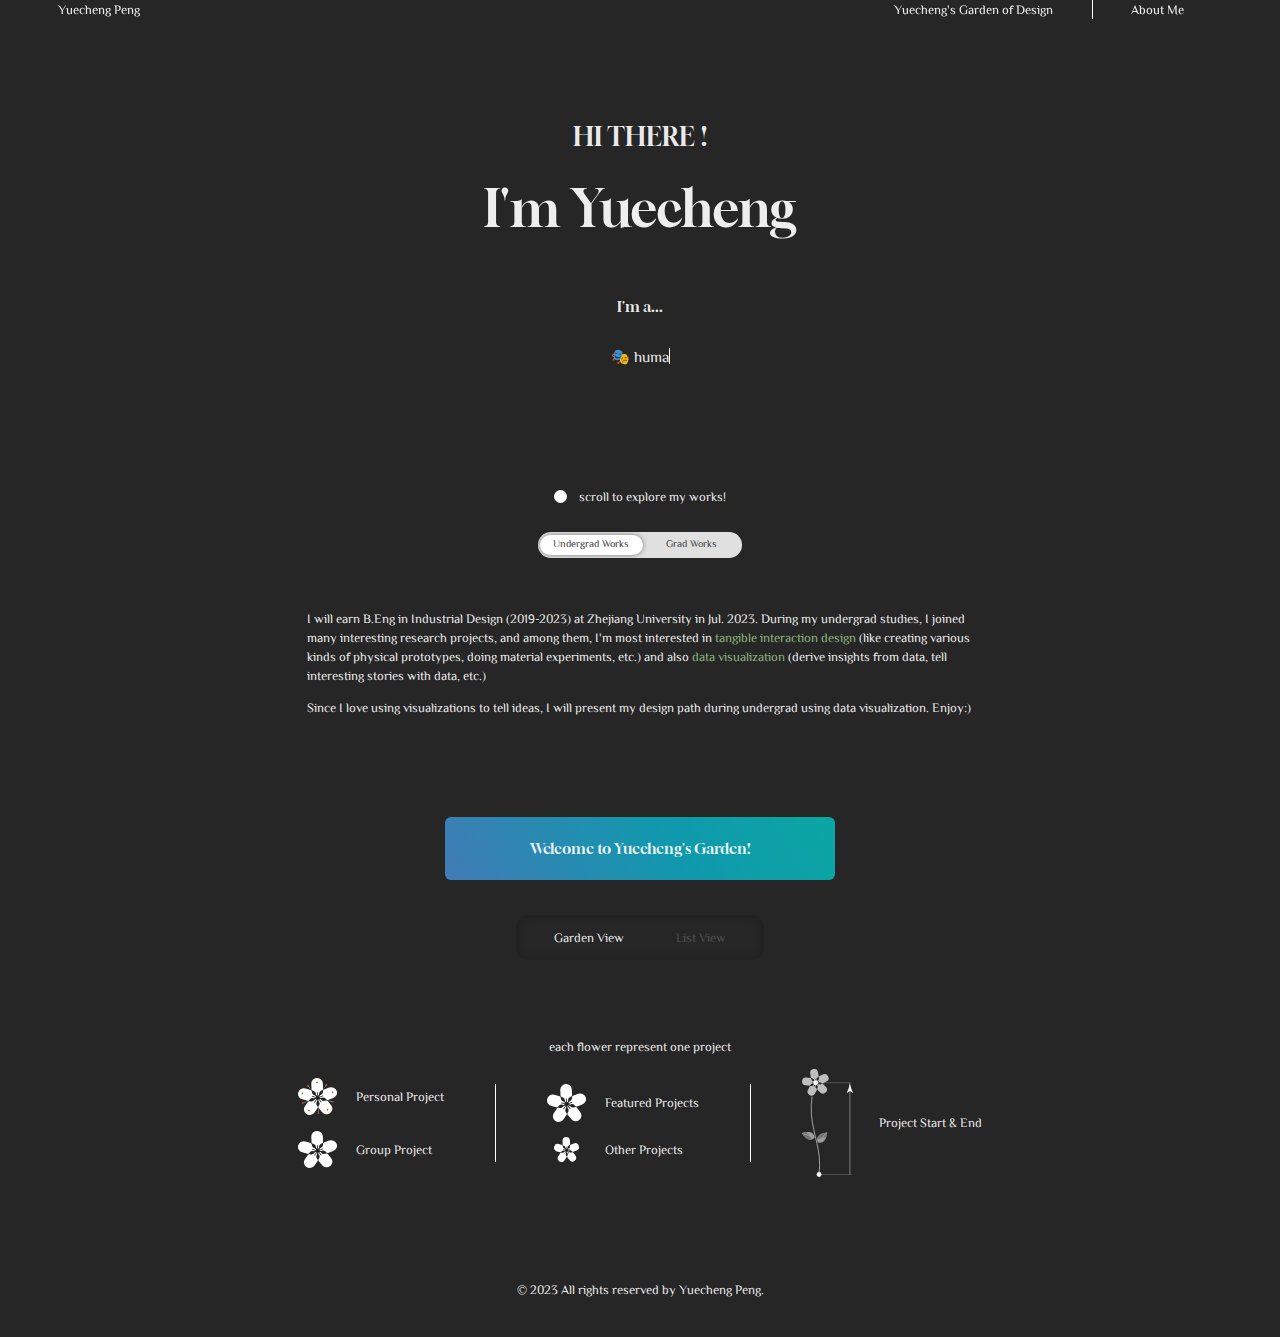
==== commit e8c9d7d7: "profile change" ====
--- a/index.html
+++ b/index.html
@@ -572,7 +572,7 @@
         let prjIdName = ['pu', "magpaper", "sugar", "valve", "fluid", "wind", "carrot", "sustain", "marvel"];
         let prjPosition = ['left', "right", "left", "right", "left", "right", "left", "left", "right"];
         let prjIdGroup = ['puPrj', "magpaperPrj", "sugarPrj", "valvePrj", "fluidPrj", "windPrj", "carrotPrj", "sustainPrj", "marvelPrj", "otherLeaf"];
-        let prjName = ["INTELLITEX", "MAGPAPER", "48°C SUGAR", "MOISTVALVE", "COFLUID", "WHEN WIND BLOWS", "CARROTS WILL LEAD THE WAY", "SUSTAINKG", "MARVEL UNIVERSE"]
+        let prjName = ["", "MAGPAPER", "48°C SUGAR", "MOISTVALVE", "COFLUID", "WHEN WIND BLOWS", "CARROTS WILL LEAD THE WAY", "SUSTAINKG", "MARVEL UNIVERSE"]
         let prjExp = ["Multifunctional textile sensor design and system for bedsore prevention", `Cheap and Reconfigurable Rapid Prototyping of Haptic Interface Based on Paper`,
             `Material Redesign of Traditional Sugar Figure Blowing Art`,
             "A Moisture Sensory Soft Valve", `Rapid Prototyping of Fluidic Interface`, "A Visual Story of an Outrageous Social Event", "Game Demo", `Knowledge Graph Tool for Sustainable Education`, "Marvel Cinemic Universe Visualization"]
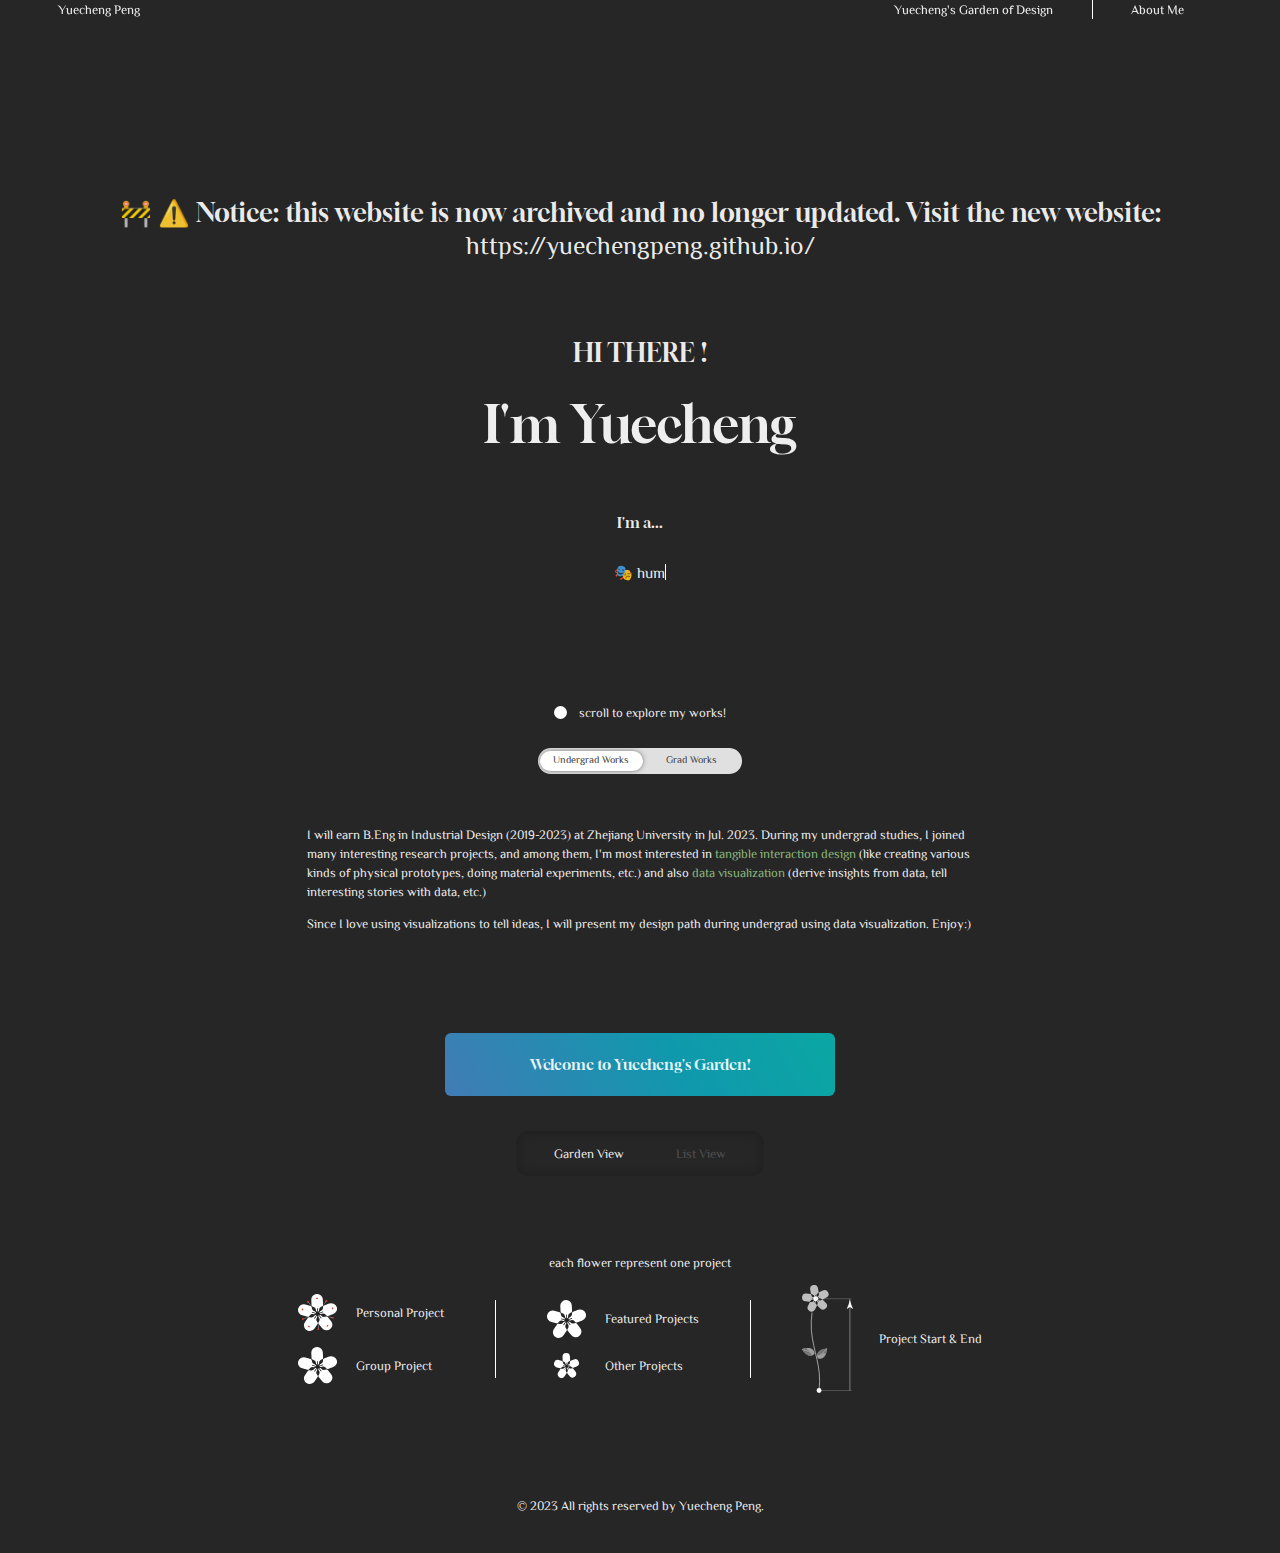
==== commit 2d27d4f1: "relink website" ====
--- a/index.html
+++ b/index.html
@@ -47,6 +47,8 @@
     </div>
 
     <div style="display: flex;flex-direction: column; align-items: center; margin: 8rem 0 8rem 0;">
+        <h2 style="text-align: center; margin: 6rem 0;">🚧 ⚠️ Notice: this website is now archived and no longer updated. Visit the new website: <a
+                href="https://yuechengpeng.github.io/">https://yuechengpeng.github.io/</a></h2>
         <h2>HI THERE !</h2>
         <h1 style="margin-bottom: 4rem;">I'm Yuecheng</h1>
         <h4 style="margin-bottom: 2rem;">I'm a...</h4>
@@ -102,9 +104,11 @@
             </div>
             <div class="gardenSwitchBg" style="margin: 3rem 0 2rem 0;">
                 <div style="display: flex;">
-                    <p id="gardenView" style="margin: 1rem 2rem 1rem 3rem; opacity: 1; cursor: pointer;" onclick="changeToGardenView();">
+                    <p id="gardenView" style="margin: 1rem 2rem 1rem 3rem; opacity: 1; cursor: pointer;"
+                        onclick="changeToGardenView();">
                         Garden View</p>
-                    <p id="listView" style="margin: 1rem 3rem 1rem 2rem; opacity: .2; cursor: pointer;" onclick="changeToListView()">List
+                    <p id="listView" style="margin: 1rem 3rem 1rem 2rem; opacity: .2; cursor: pointer;"
+                        onclick="changeToListView()">List
                         View</p>
                 </div>
             </div>
@@ -295,8 +299,7 @@
     <div id="gradDiv" style="display: none; transform: translate(100px,0); opacity: 0;">
         <div style="margin: 0 20rem 30rem 20rem;">
             <p>To be continued...</p>
-            <p>I will pursue a master's degree in HCI in the US. Now I have multiple offers from UW, NYU, UTA, NEU, CU
-                Boulder, etc. Can't wait to see what I can create there :)</p>
+            <p>I will pursue a master's degree in HCI in the US. Can't wait to see what I can create there :)</p>
         </div>
     </div>
 
